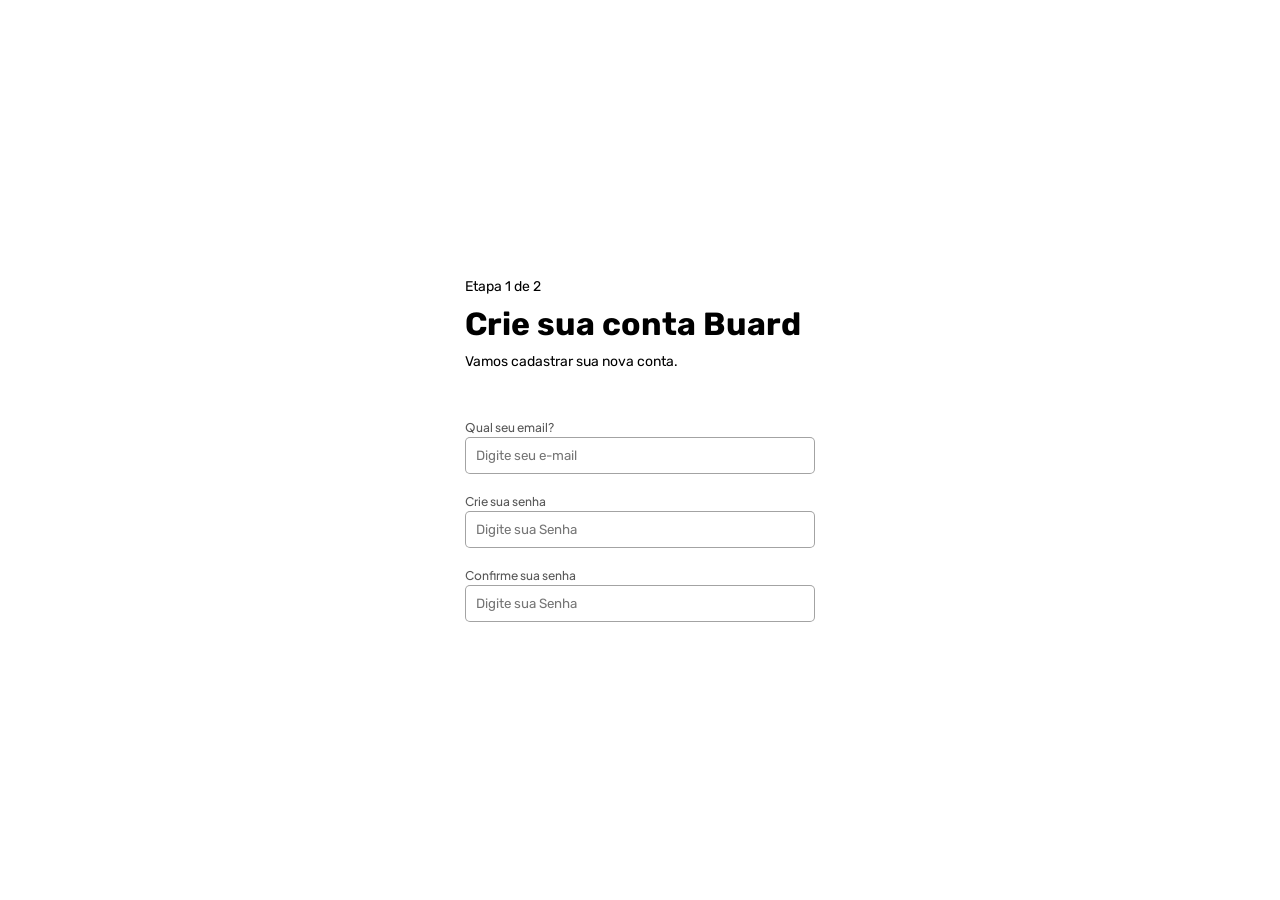
==== cadastro.html @ 26ca2fb8 "Buard" ====
<!DOCTYPE html>
<html lang="pt-BR">
<head>
    <meta charset="UTF-8">
    <meta name="viewport" content="width=device-width, initial-scale=1.0">
    <link rel="stylesheet" href="CSS/cadastro.css">
    <title>Buard | Cadastro</title>
</head>
<body>
    <main>
        <div class="conteiner">
            <div class="conteiner_titulo">
                <p>Etapa 1 de 2</p>
                <h1>Crie sua conta Buard</h1>
                <p>Vamos cadastrar sua nova conta.</p>
            </div>
            
            <form class="conteiner_formulario">
                <div class="input">
                    <label for="email">Qual seu email?</label>
                    <input type="email" id="email" placeholder="Digite seu e-mail" required> 
                </div>

                <div class="input">
                    <label for="senha">Crie sua senha</label>
                    <input type="password" id="senha" placeholder="Digite sua Senha" required> 
                </div>

                <div class="input">
                    <label for="senhaConf">Confirme sua senha</label>
                    <input type="password" id="senhaConf" placeholder="Digite sua Senha" required>
                </div>
            </form>
        </div>
    </main>
</body>
</html>
---- CSS/cadastro.css ----
@import url('https://fonts.googleapis.com/css2?family=Rubik:ital,wght@0,300..900;1,300..900&display=swap');
@import url('https://fonts.googleapis.com/css2?family=Plus+Jakarta+Sans:ital,wght@0,200..800;1,200..800&display=swap');

* {
    font-family: "Rubik", sans-serif;
    margin: 0;
    padding: 0;
    box-sizing: border-box;
}

main {
    display: flex;
    justify-content: center;
    align-items: center;
    height: 100vh;
}

.conteiner {
    padding:60px;
    border-radius: 10px;
    display: flex;
    flex-direction: column;
    justify-content: space-between;
    align-items: flex-start;
    gap: 50px;
}

.conteiner_titulo {
    display: flex;
    flex-direction: column;
    gap: 10px;
}

.conteiner_titulo p {
    font-size: 14px;
}

.conteiner_formulario {
    display: flex;
    flex-direction: column;
    gap: 20px;
}

.input {
    display: flex;
    flex-direction: column;
    gap: 2px;
}

.input label {
    color: #2e2e2ecc;
    font-size: 12px;
    font-weight: 500;
    font-family: "Plus Jakarta Sans", sans-serif;
}

.input input {
    width: 350px;
    padding: 10px 0px 10px 10px;
    border-radius: 5px;
    border: 1px solid #2e2e2e70;
}
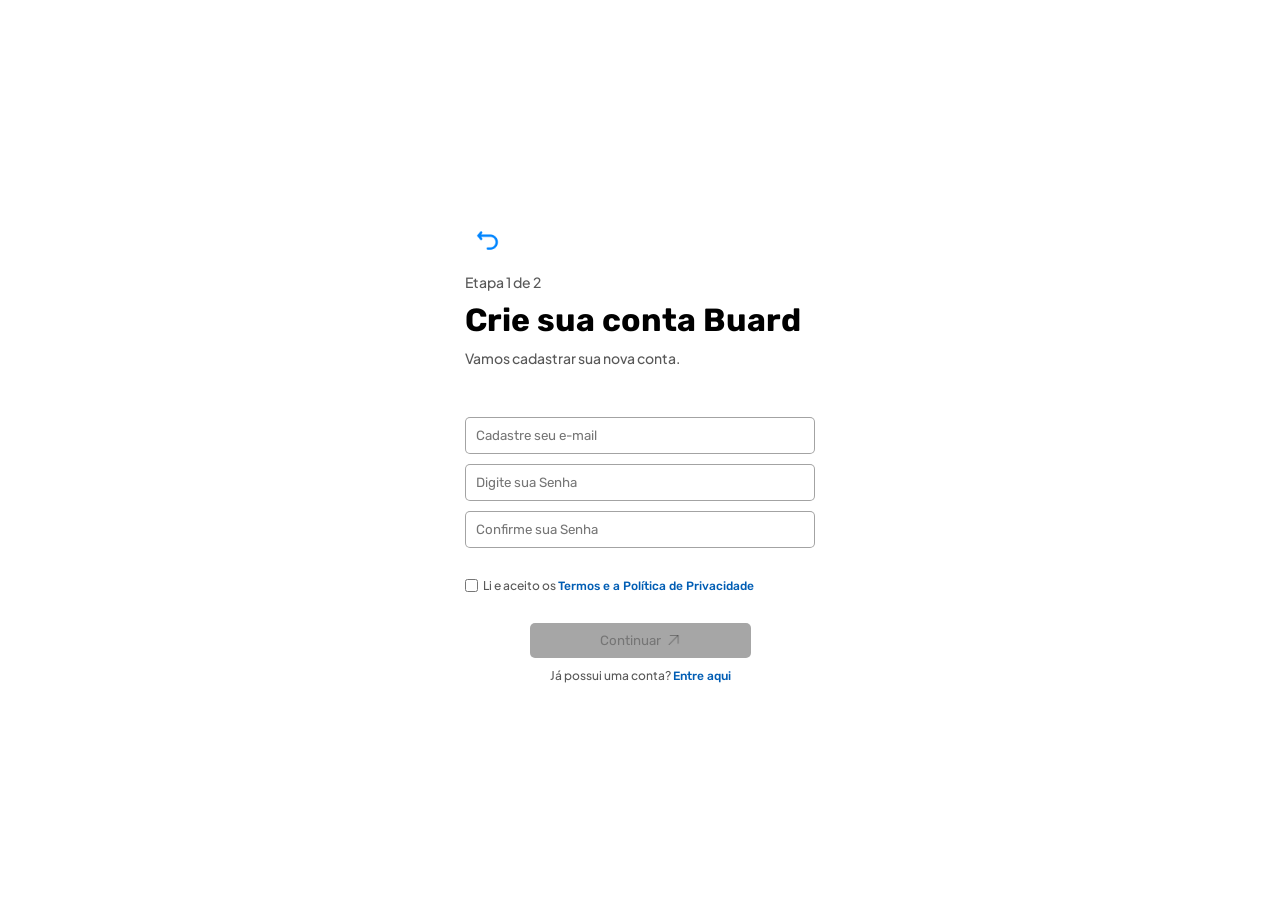
==== commit 3db09ad0: "Buard" ====
--- a/cadastro.html
+++ b/cadastro.html
@@ -8,30 +8,46 @@
 </head>
 <body>
     <main>
-        <div class="conteiner">
+        <form class="conteiner">
             <div class="conteiner_titulo">
-                <p>Etapa 1 de 2</p>
+                <div class="conteiner_voltar">
+                    <button onclick="voltar()">
+                        <img src="IMG/Voltar.png">
+                    </button>
+                    <p>Etapa 1 de 2</p>
+                </div>
                 <h1>Crie sua conta Buard</h1>
                 <p>Vamos cadastrar sua nova conta.</p>
             </div>
             
-            <form class="conteiner_formulario">
+            <div class="conteiner_formulario">
                 <div class="input">
-                    <label for="email">Qual seu email?</label>
-                    <input type="email" id="email" placeholder="Digite seu e-mail" required> 
+                    <input type="email" id="email" placeholder="Cadastre seu e-mail" required> 
                 </div>
 
                 <div class="input">
-                    <label for="senha">Crie sua senha</label>
                     <input type="password" id="senha" placeholder="Digite sua Senha" required> 
                 </div>
 
                 <div class="input">
-                    <label for="senhaConf">Confirme sua senha</label>
-                    <input type="password" id="senhaConf" placeholder="Digite sua Senha" required>
+                    <input type="password" id="senhaConf" placeholder="Confirme sua Senha" required>
+                </div>
+
+                <div class="check_box">
+                    <input id="termos" type="checkbox" required>
+                    <label for="termos">Li e aceito os <a href="#">Termos e a Política de Privacidade</a></label>
+                </div>
+
+                <div class="conteiner_botao">
+                    <button id="continuarBotao" type="submit" disabled>
+                        <span>Continuar</span>
+                        <img src="IMG/Seta.png" width="15">
+                    </button>
+                    <p>Já possui uma conta? <a href="#login">Entre aqui</a></p>
                 </div>
             </form>
         </div>
     </main>
+    <script src="JS/script.js"></script>
 </body>
-</html>+</html>
--- a/CSS/cadastro.css
+++ b/CSS/cadastro.css
@@ -25,6 +25,52 @@
     gap: 50px;
 }
 
+.conteiner_voltar {
+    display: flex;
+    flex-direction: column;
+    align-items: flex-start;
+    gap: 10px;
+}
+
+.conteiner_voltar button img {
+    width: 25px;
+    position: relative;
+    z-index: 1;
+    transition: filter 0.05s cubic-bezier(.14,.07,.03,.98);
+}
+
+.conteiner_voltar button {
+    position: relative;
+    display: flex;
+    align-items: center;
+    justify-content: center;
+    cursor: pointer;
+    background-color: #0084ff00;
+    padding: 10px;
+    border: none;
+    border-radius: 50%;
+    transition: all .3s cubic-bezier(.14,.07,.03,.98);
+}
+
+.conteiner_voltar button::before {
+    content: "";
+    position: absolute;
+    inset: 0;
+    background-color: #00000000;
+    border-radius: inherit;
+    transform: scale(0.8);
+    transition: all .4s cubic-bezier(.14,.07,.03,.98);
+}
+
+.conteiner_voltar button:hover::before {
+    background-color: #0085ff;
+    transform: scale(0.9);
+}
+
+.conteiner_voltar button:hover img {
+    filter: brightness(0) invert(1);
+}
+
 .conteiner_titulo {
     display: flex;
     flex-direction: column;
@@ -32,13 +78,16 @@
 }
 
 .conteiner_titulo p {
+    color: #2e2e2ecc;
     font-size: 14px;
+    font-weight: 500;
+    font-family: "Plus Jakarta Sans", sans-serif;
 }
 
 .conteiner_formulario {
     display: flex;
     flex-direction: column;
-    gap: 20px;
+    gap: 10px;
 }
 
 .input {
@@ -47,16 +96,95 @@
     gap: 2px;
 }
 
-.input label {
+.input input {
+    outline: none;
+    width: 350px;
+    padding: 10px 0px 10px 10px;
+    border-radius: 5px;
+    border: 1px solid #2e2e2e70;
+}
+
+.input input:focus {
+    border-color: #0085ff;
+}
+
+.input input:hover {
+    border-color: #0085ff;
+}
+
+.check_box {
+    display: flex;
+    gap: 5px;
+    padding: 20px 0px;
+}
+
+.check_box input {
+    cursor: pointer;
+}
+
+.check_box label {
     color: #2e2e2ecc;
     font-size: 12px;
     font-weight: 500;
     font-family: "Plus Jakarta Sans", sans-serif;
 }
 
-.input input {
-    width: 350px;
-    padding: 10px 0px 10px 10px;
+.check_box a, .conteiner_botao a {
+    color: #005db4;
+    text-decoration: none;
+}
+
+.check_box a:hover, .conteiner_botao a:hover{
+    color: #005db4;
+    cursor: pointer;
+    text-decoration: underline;
+}
+
+.conteiner_botao {
+    display: flex;
+    flex-direction: column;
+    align-items: center;
+    gap: 10px;
+}
+
+
+
+#continuarBotao {
+    display: flex;
+    justify-content: center;
+    align-items: center;
+    gap: 5px;
+    cursor: pointer;
+    color: #fff;
+    background-color: #0085ff;
+    border: 1px solid #0085ff;
+    padding: 10px 70px;
+    border:none;
     border-radius: 5px;
-    border: 1px solid #2e2e2e70;
-}+    transition: background-color 0.2s ease,
+                color 0.2s ease,
+                background-color 0.2s ease;
+}
+
+#continuarBotao img {
+    transition: filter 0.2s ease;
+    filter: invert(1) opacity(1);
+}
+
+#continuarBotao:disabled {
+    cursor: auto;
+    border-color: #353535;
+    background-color: #2b2b2b6b;
+    color: #757575;
+}
+
+#continuarBotao:disabled img {
+    filter: invert(0) opacity(0.5);
+}
+
+.conteiner_botao p{
+    color: #2e2e2ecc;
+    font-size: 12px;
+    font-weight: 500;
+    font-family: "Plus Jakarta Sans", sans-serif;
+}
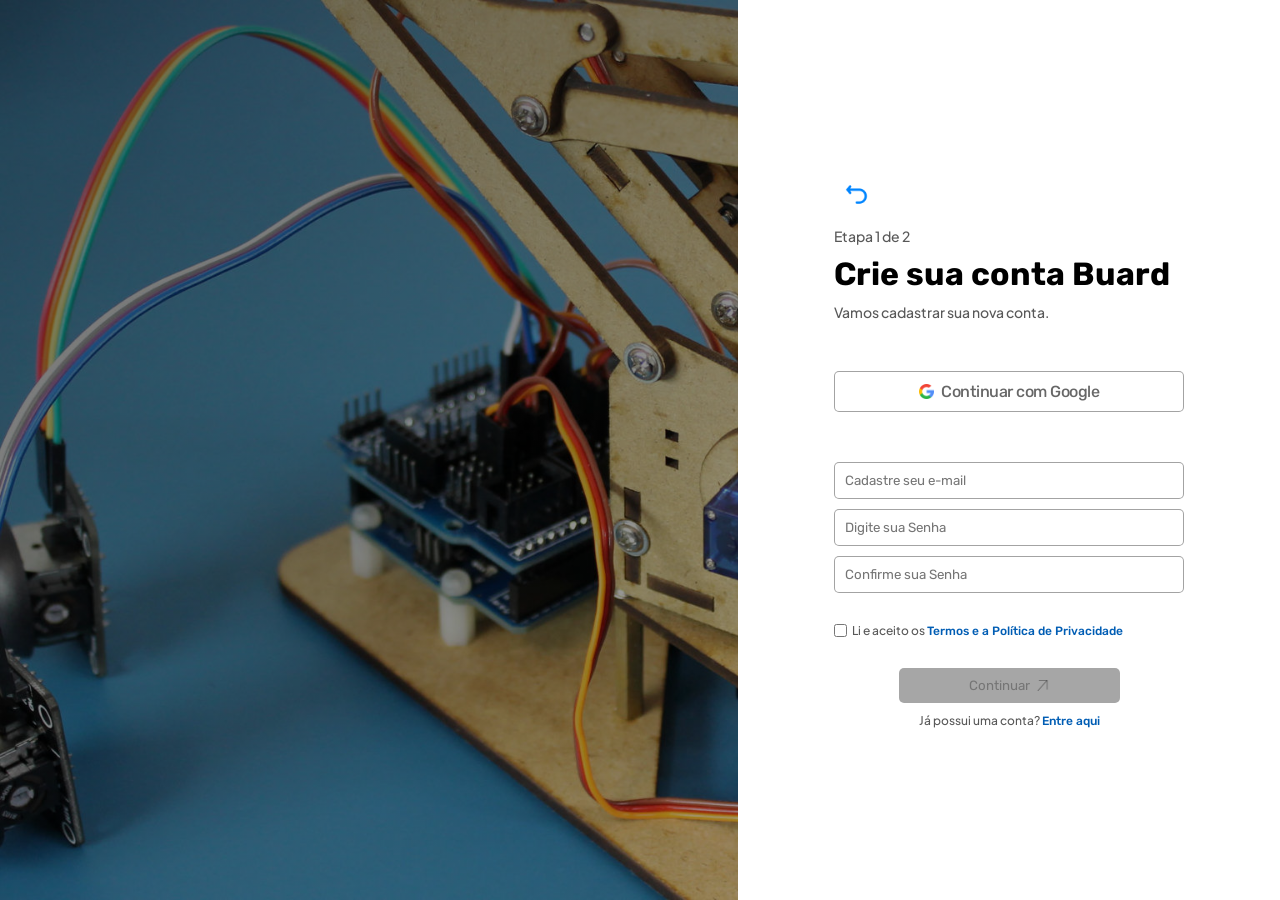
==== commit 843ce710: "Buard" ====
--- a/cadastro.html
+++ b/cadastro.html
@@ -8,9 +8,9 @@
 </head>
 <body>
     <main>
-        <form class="conteiner">
-            <div class="conteiner_titulo">
-                <div class="conteiner_voltar">
+        <form class="container">
+            <div class="container_titulo">
+                <div class="container_voltar">
                     <button onclick="voltar()">
                         <img src="IMG/Voltar.png">
                     </button>
@@ -19,8 +19,12 @@
                 <h1>Crie sua conta Buard</h1>
                 <p>Vamos cadastrar sua nova conta.</p>
             </div>
+
+            <div class="container_plataformas">
+                <button><img src="./IMG/Google.png"><span>Continuar com Google</span></button>
+            </div>
             
-            <div class="conteiner_formulario">
+            <div class="container_formulario">
                 <div class="input">
                     <input type="email" id="email" placeholder="Cadastre seu e-mail" required> 
                 </div>
@@ -38,15 +42,15 @@
                     <label for="termos">Li e aceito os <a href="#">Termos e a Política de Privacidade</a></label>
                 </div>
 
-                <div class="conteiner_botao">
+                <div class="container_botao">
                     <button id="continuarBotao" type="submit" disabled>
                         <span>Continuar</span>
                         <img src="IMG/Seta.png" width="15">
                     </button>
                     <p>Já possui uma conta? <a href="#login">Entre aqui</a></p>
                 </div>
-            </form>
-        </div>
+            </div>
+        </form>
     </main>
     <script src="JS/script.js"></script>
 </body>
--- a/CSS/cadastro.css
+++ b/CSS/cadastro.css
@@ -8,38 +8,45 @@
     box-sizing: border-box;
 }
 
+
 main {
-    display: flex;
-    justify-content: center;
+    
+    background-image: linear-gradient(to top left, #00000048, #00000094), url(../IMG/Fundo.jpg);
+    background-position: center;
+    background-size: cover;
+    display: flex;
+    justify-content: flex-end;
     align-items: center;
     height: 100vh;
 }
 
-.conteiner {
-    padding:60px;
-    border-radius: 10px;
-    display: flex;
-    flex-direction: column;
-    justify-content: space-between;
+.container {
+    background-color: #fff;
+    padding: 6rem;
+    display: flex;
+    height: 100vh;
+    flex-direction: column;
     align-items: flex-start;
+    justify-content: center;
     gap: 50px;
 }
 
-.conteiner_voltar {
-    display: flex;
-    flex-direction: column;
+.container_voltar {
+    display: flex;
+    flex-direction: column;
+    justify-content: center;
     align-items: flex-start;
     gap: 10px;
 }
 
-.conteiner_voltar button img {
+.container_voltar button img {
     width: 25px;
     position: relative;
     z-index: 1;
     transition: filter 0.05s cubic-bezier(.14,.07,.03,.98);
 }
 
-.conteiner_voltar button {
+.container_voltar button {
     position: relative;
     display: flex;
     align-items: center;
@@ -52,7 +59,7 @@
     transition: all .3s cubic-bezier(.14,.07,.03,.98);
 }
 
-.conteiner_voltar button::before {
+.container_voltar button::before {
     content: "";
     position: absolute;
     inset: 0;
@@ -62,29 +69,56 @@
     transition: all .4s cubic-bezier(.14,.07,.03,.98);
 }
 
-.conteiner_voltar button:hover::before {
+.container_voltar button:hover::before {
     background-color: #0085ff;
     transform: scale(0.9);
 }
 
-.conteiner_voltar button:hover img {
+.container_voltar button:hover img {
     filter: brightness(0) invert(1);
 }
 
-.conteiner_titulo {
-    display: flex;
-    flex-direction: column;
-    gap: 10px;
-}
-
-.conteiner_titulo p {
+.container_titulo {
+    display: flex;
+    flex-direction: column;
+    gap: 10px;
+}
+
+.container_titulo p {
     color: #2e2e2ecc;
     font-size: 14px;
     font-weight: 500;
     font-family: "Plus Jakarta Sans", sans-serif;
 }
 
-.conteiner_formulario {
+.container_plataformas button{
+    width: 350px;
+    background-color: #fff;
+    border-radius: 5px;
+    border: 1px solid #2e2e2e70;
+    display: flex;
+    padding: 10px 0px;
+    gap: 7.5px;
+    justify-content: center;
+    align-items: center;
+}
+
+.container_plataformas span {
+    color: #353535c0;
+    font-size: 16px;
+    font-weight: 450;
+    letter-spacing: -0.5px;
+}
+
+.container_plataformas button img {
+    width: 15px;
+}
+
+.divisao_container {
+    display: flex;
+}
+
+.container_formulario {
     display: flex;
     flex-direction: column;
     gap: 10px;
@@ -129,18 +163,18 @@
     font-family: "Plus Jakarta Sans", sans-serif;
 }
 
-.check_box a, .conteiner_botao a {
+.check_box a, .container_botao a {
     color: #005db4;
     text-decoration: none;
 }
 
-.check_box a:hover, .conteiner_botao a:hover{
+.check_box a:hover, .container_botao a:hover{
     color: #005db4;
     cursor: pointer;
     text-decoration: underline;
 }
 
-.conteiner_botao {
+.container_botao {
     display: flex;
     flex-direction: column;
     align-items: center;
@@ -182,7 +216,7 @@
     filter: invert(0) opacity(0.5);
 }
 
-.conteiner_botao p{
+.container_botao p{
     color: #2e2e2ecc;
     font-size: 12px;
     font-weight: 500;
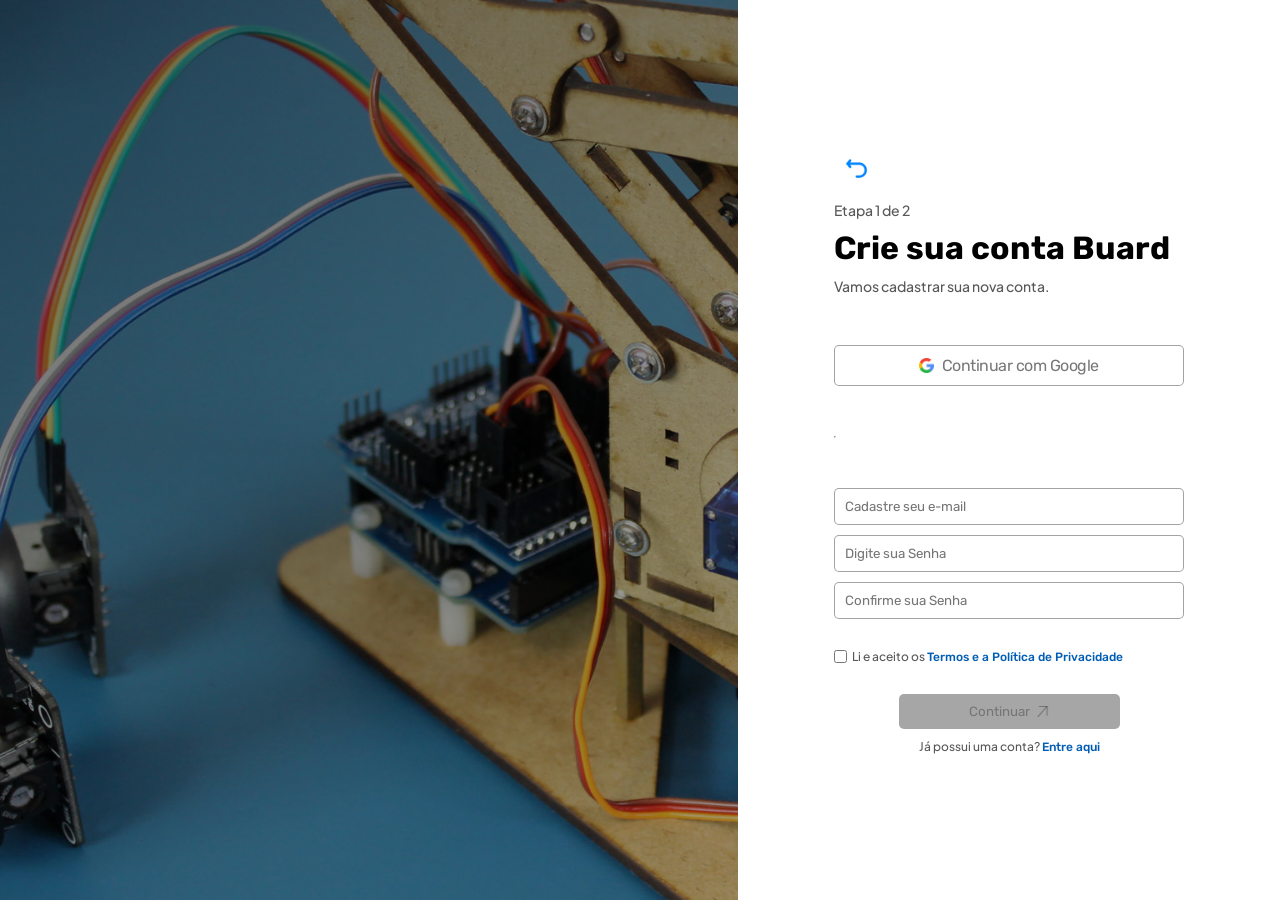
==== commit 3ec72a1e: "Buard" ====
--- a/cadastro.html
+++ b/cadastro.html
@@ -23,6 +23,8 @@
             <div class="container_plataformas">
                 <button><img src="./IMG/Google.png"><span>Continuar com Google</span></button>
             </div>
+
+            <hr class="divisao_entrada">
             
             <div class="container_formulario">
                 <div class="input">
--- a/CSS/cadastro.css
+++ b/CSS/cadastro.css
@@ -92,6 +92,7 @@
 }
 
 .container_plataformas button{
+    cursor: pointer;
     width: 350px;
     background-color: #fff;
     border-radius: 5px;
@@ -103,19 +104,19 @@
     align-items: center;
 }
 
+.container_plataformas button:hover {
+    border-color: #0085ff;
+}
+
 .container_plataformas span {
-    color: #353535c0;
+    color: #00000088;
     font-size: 16px;
-    font-weight: 450;
+    font-weight: 400;
     letter-spacing: -0.5px;
 }
 
 .container_plataformas button img {
     width: 15px;
-}
-
-.divisao_container {
-    display: flex;
 }
 
 .container_formulario {
